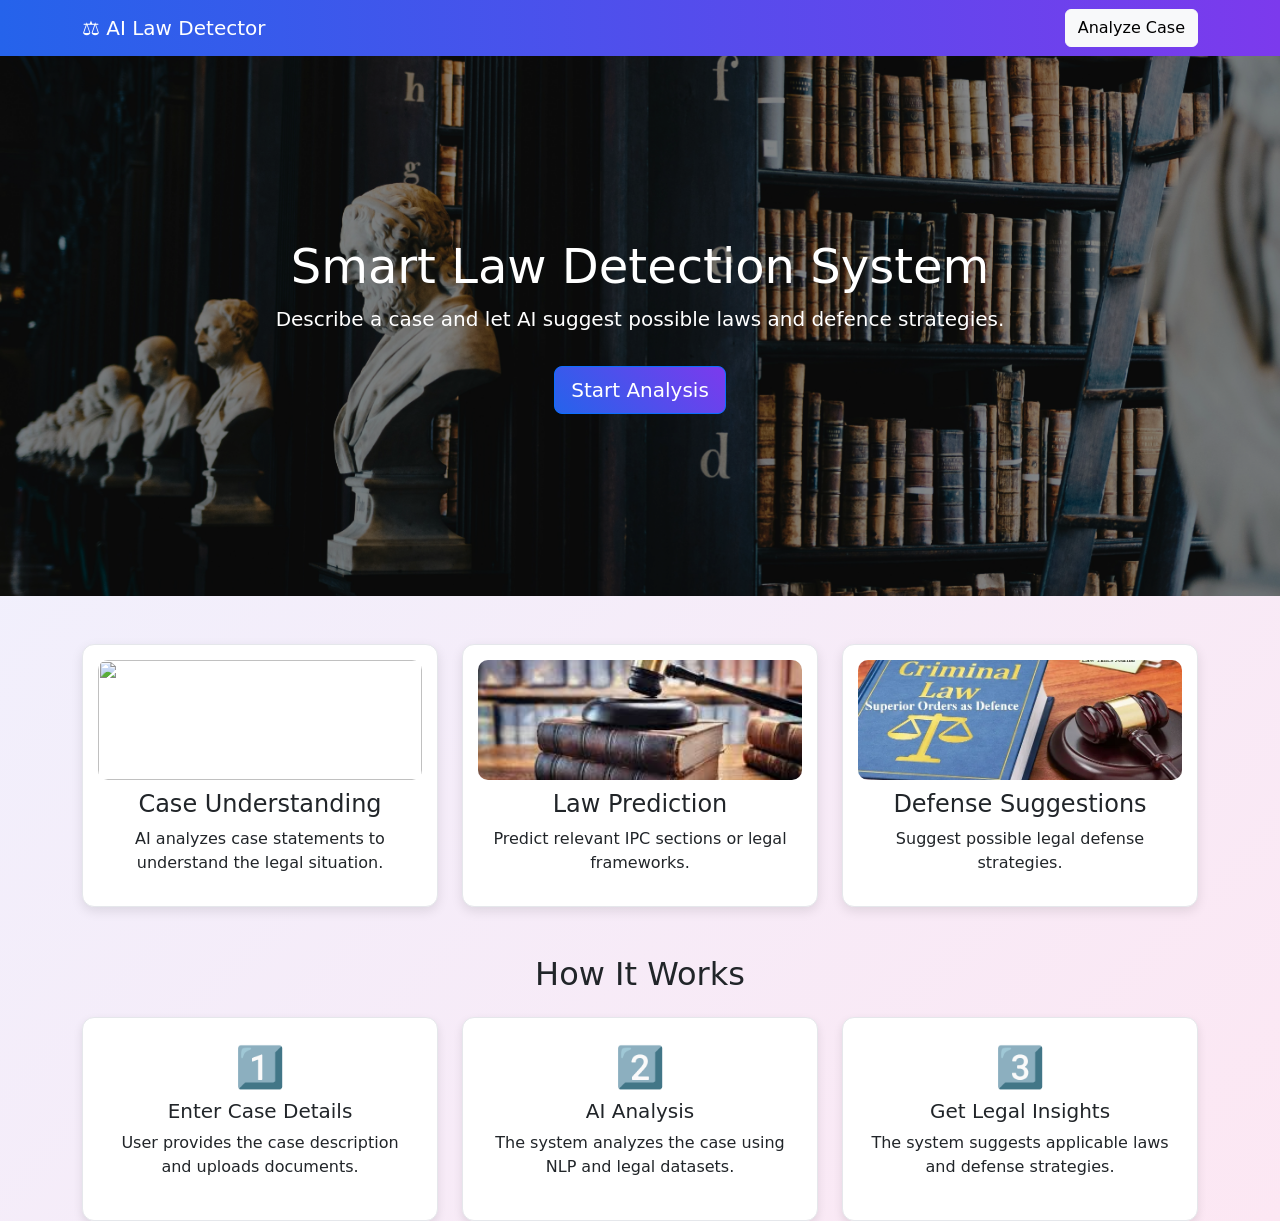
==== index.html @ 2a6e8cde "first commit" ====
<!DOCTYPE html>
<html>
<head>
<title>AI Law Detection System</title>
<link rel="stylesheet" href="css/style.css">
<link href="https://cdn.jsdelivr.net/npm/bootstrap@5.3.2/dist/css/bootstrap.min.css" rel="stylesheet">
</head>

<body>

<nav class="navbar navbar-expand-lg navbar-dark nav-gradient">
<div class="container">
<span class="navbar-brand">⚖️ AI Law Detector</span>
<a href="analyze.html" class="btn btn-light">Analyze Case</a>
</div>
</nav>

<header class="hero">
<div class="container text-center hero-content">
<h1 class="display-5">Smart Law Detection System</h1>
<p class="lead">Describe a case and let AI suggest possible laws and defence strategies.</p>
<a href="analyze.html" class="btn btn-primary btn-lg mt-3">Start Analysis</a>
</div>
</header>

<section class="container mt-5">
<div class="row g-4">

<div class="col-md-4">
<div class="feature-card">
<img src="./images/court-img.jpg">
<h4>Case Understanding</h4>
<p>AI analyzes case statements to understand the legal situation.</p>
</div>
</div>

<div class="col-md-4">
<div class="feature-card">
<img src="./images/law-prediction-image.jpg">
<h4>Law Prediction</h4>
<p>Predict relevant IPC sections or legal frameworks.</p>
</div>
</div>

<div class="col-md-4">
<div class="feature-card">
<img src="./images/Superior-oreder-as-defence.webp">
<h4>Defense Suggestions</h4>
<p>Suggest possible legal defense strategies.</p>
</div>
</div>

</div>
</section>

<section class="container mt-5">
<h2 class="text-center mb-4">How It Works</h2>

<div class="row text-center">

<div class="col-md-4">
<div class="step-card">
<h1>1️⃣</h1>
<h5>Enter Case Details</h5>
<p>User provides the case description and uploads documents.</p>
</div>
</div>

<div class="col-md-4">
<div class="step-card">
<h1>2️⃣</h1>
<h5>AI Analysis</h5>
<p>The system analyzes the case using NLP and legal datasets.</p>
</div>
</div>

<div class="col-md-4">
<div class="step-card">
<h1>3️⃣</h1>
<h5>Get Legal Insights</h5>
<p>The system suggests applicable laws and defense strategies.</p>
</div>
</div>

</div>
</section>

</body>
</html>
---- css/style.css ----
body{
font-family:Arial;
background:linear-gradient(135deg,#eef2ff,#fce7f3);
}

.nav-gradient{
background:linear-gradient(90deg,#2563eb,#7c3aed);
}

.hero{
height:60vh;
min-height:350px;
background-image:url("../images/hero-banner.jpg");
background-size:cover;
background-position:center;
background-repeat:no-repeat;
display:flex;
align-items:center;
justify-content:center;
text-align:center;
color:white;
position:relative;
}

.hero::before{
content:"";
position:absolute;
top:0;
left:0;
width:100%;
height:100%;
background:rgba(0,0,0,0.45);
}

.hero-content{
position:relative;
z-index:1;
}

.feature-card{
background:white;
padding:15px;
border-radius:12px;
box-shadow:0 4px 12px rgba(0,0,0,0.1);
text-align:center;
border:1px solid #e5e7eb;
transition:transform 0.3s;
}

.feature-card:hover{
transform:translateY(-8px);
}

.feature-card img{
width:100%;
height:120px;
object-fit:cover;
border-radius:10px;
margin-bottom:10px;
}

.step-card{
background:white;
padding:25px;
border-radius:12px;
box-shadow:0 4px 10px rgba(0,0,0,0.1);
border:1px solid #e5e7eb;
transition:transform 0.3s;
}

.step-card:hover{
transform:translateY(-6px);
}

.analysis-box{
background:white;
padding:30px;
border-radius:15px;
border:2px solid #d1d5db;
box-shadow:0 5px 15px rgba(0,0,0,0.1);
}

.drop-area{
border:2px dashed #6366f1;
padding:30px;
text-align:center;
border-radius:10px;
background:#f8fafc;
}

.result-card{
background:white;
padding:20px;
border-radius:12px;
border:2px solid #e5e7eb;
margin-top:20px;
box-shadow:0 4px 12px rgba(0,0,0,0.08);
}

.btn-primary{
background:linear-gradient(45deg,#2563eb,#7c3aed);
border:none;
}

.btn-success{
background:linear-gradient(45deg,#10b981,#22c55e);
border:none;
}
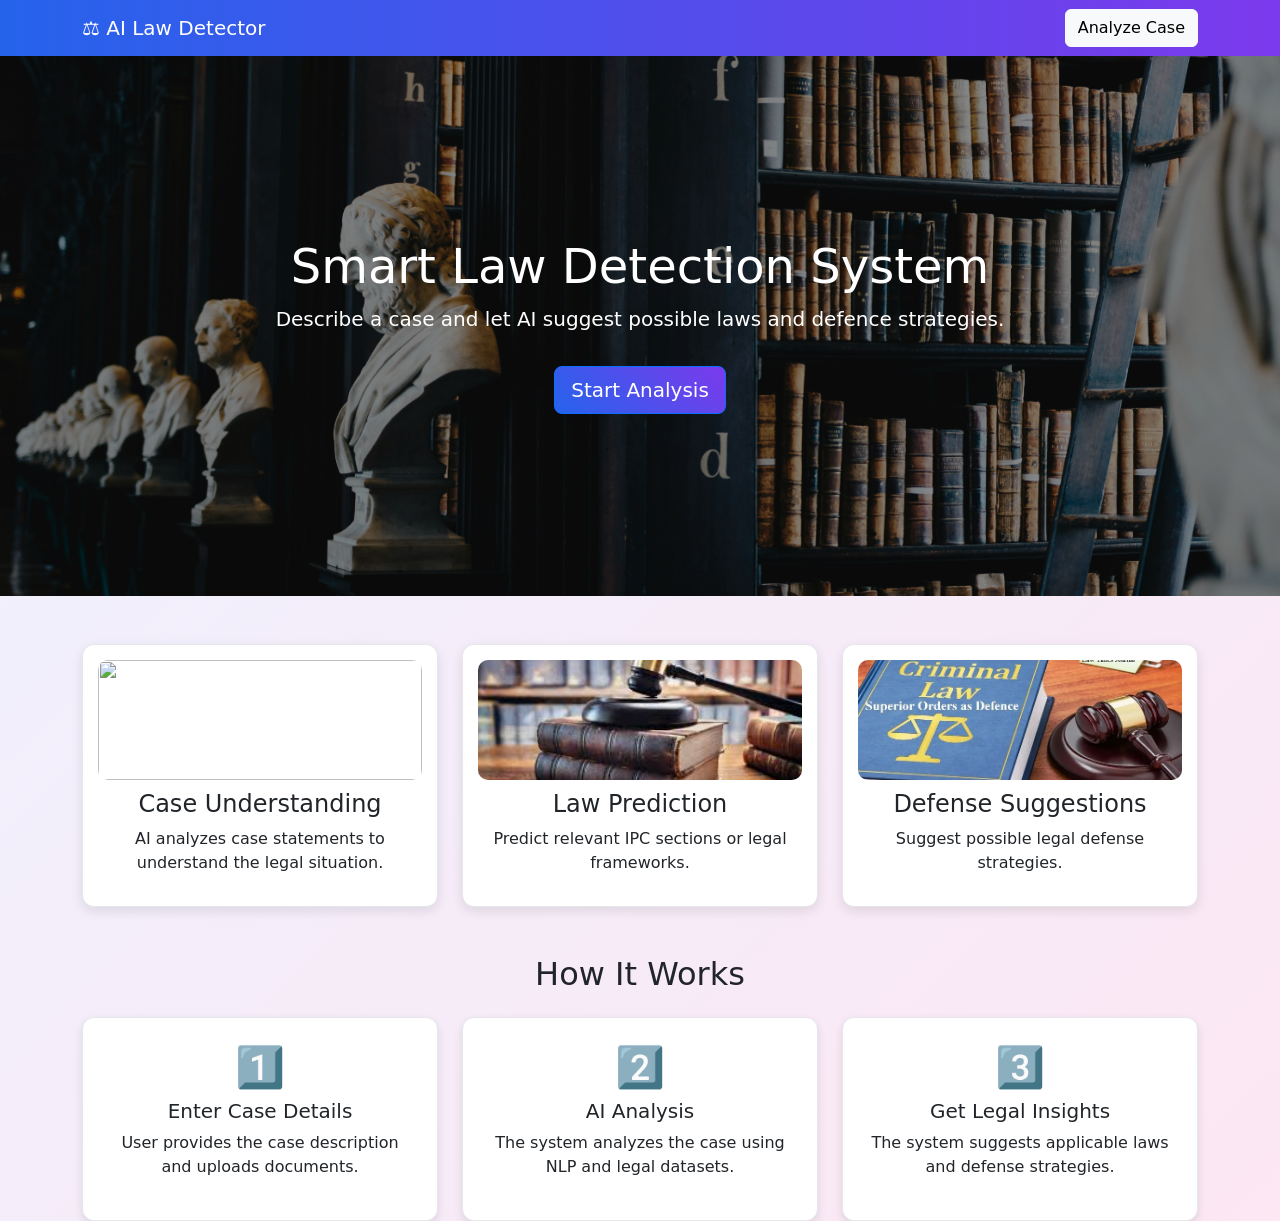
==== commit 5788f50b: "backend connection and utf char issue fixed" ====
--- a/index.html
+++ b/index.html
@@ -2,6 +2,7 @@
 <!DOCTYPE html>
 <html>
 <head>
+<meta charset="utf-8">
 <title>AI Law Detection System</title>
 <link rel="stylesheet" href="css/style.css">
 <link href="https://cdn.jsdelivr.net/npm/bootstrap@5.3.2/dist/css/bootstrap.min.css" rel="stylesheet">
